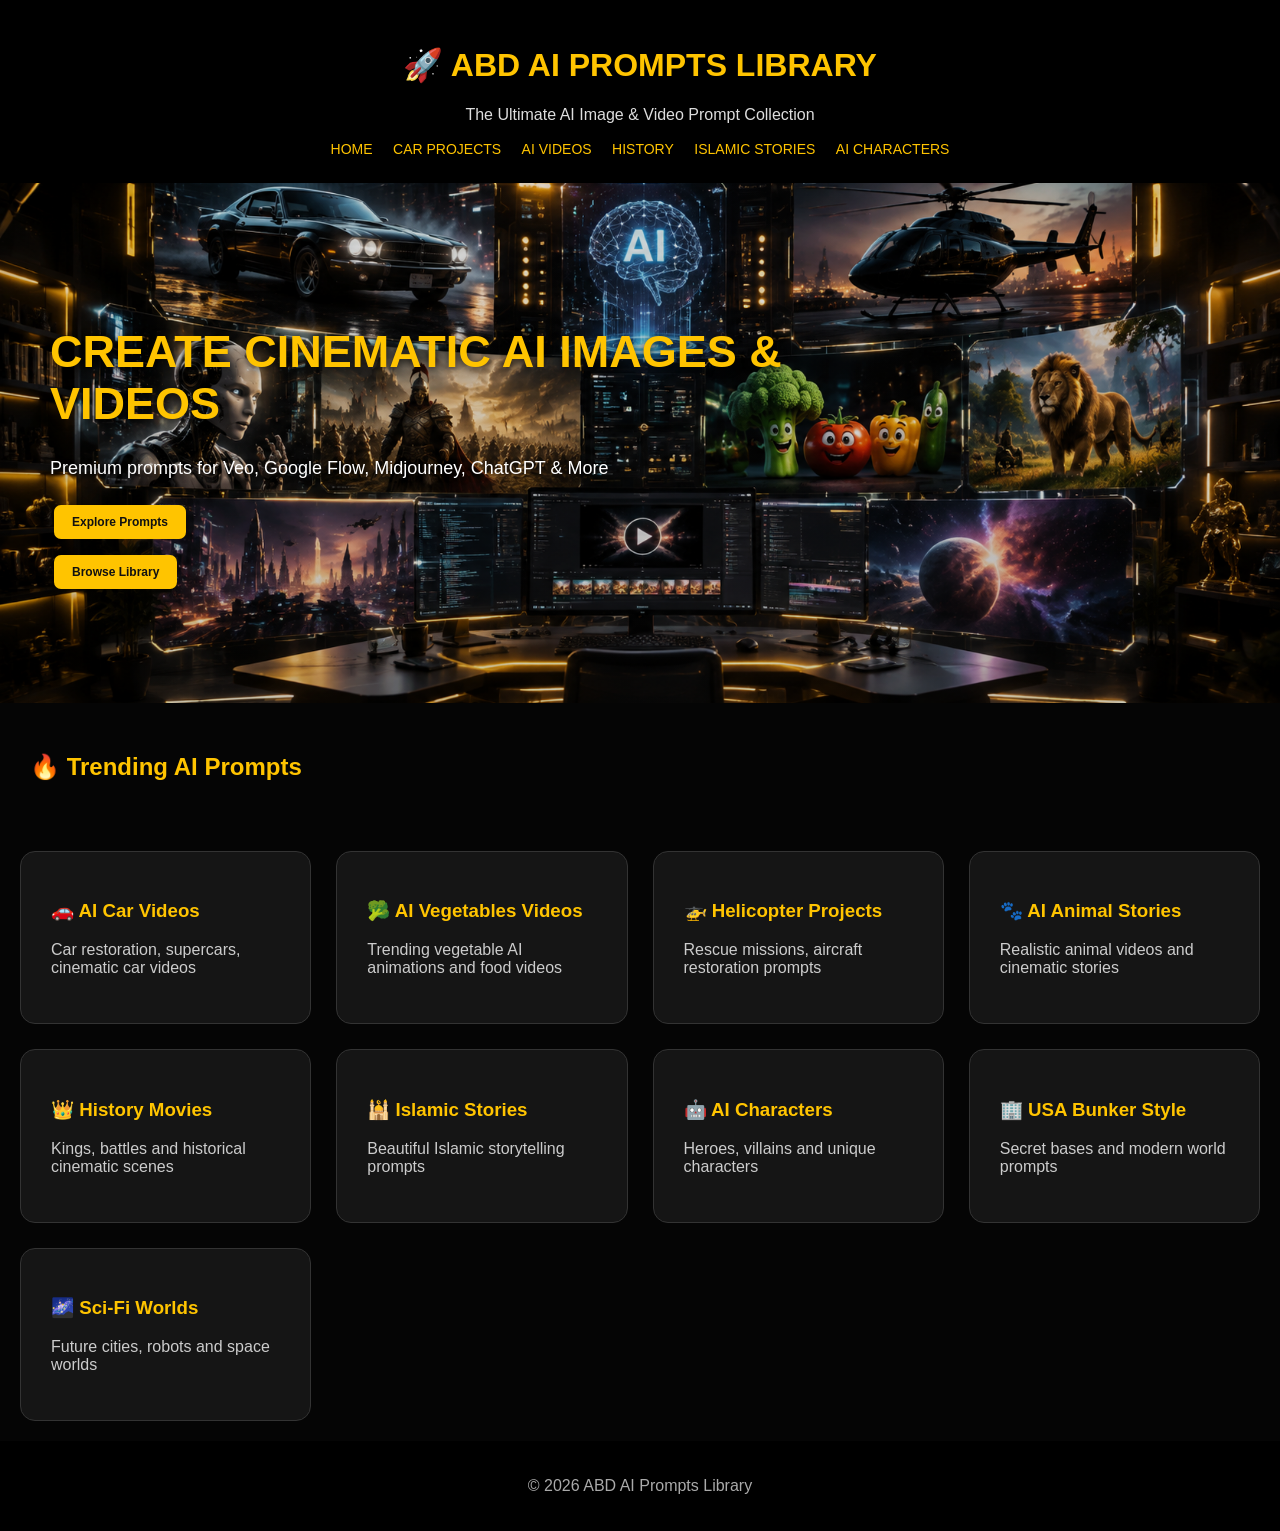
==== index.html @ 067235aa "Update index.html" ====
<!DOCTYPE html>
<html>
<head>

<title>ABD AI Prompts Library</title>

<link rel="stylesheet" href="style.css">

</head>

<body>

<header>

<h1>🚀 ABD AI PROMPTS LIBRARY</h1>

<p>The Ultimate AI Image & Video Prompt Collection</p>

<nav>
<a href="index.html">HOME</a>
<a href="car-projects.html">CAR PROJECTS</a>
<a href="#">AI VIDEOS</a>
<a href="#">HISTORY</a>
<a href="#">ISLAMIC STORIES</a>
<a href="#">AI CHARACTERS</a>
</nav>

</header>


<section class="hero">

<h2>CREATE CINEMATIC AI IMAGES & VIDEOS</h2>

<p>
Premium prompts for Veo, Google Flow, Midjourney, ChatGPT & More
</p>

<button>Explore Prompts</button>

<button>Browse Library</button>

</section>



<h2 class="title">🔥 Trending AI Prompts</h2>


<div class="cards">


<div class="card">
<h3>🚗 AI Car Videos</h3>
<p>Car restoration, supercars, cinematic car videos</p>
</div>


<div class="card">
<h3>🥦 AI Vegetables Videos</h3>
<p>Trending vegetable AI animations and food videos</p>
</div>


<div class="card">
<h3>🚁 Helicopter Projects</h3>
<p>Rescue missions, aircraft restoration prompts</p>
</div>


<div class="card">
<h3>🐾 AI Animal Stories</h3>
<p>Realistic animal videos and cinematic stories</p>
</div>


<div class="card">
<h3>👑 History Movies</h3>
<p>Kings, battles and historical cinematic scenes</p>
</div>


<div class="card">
<h3>🕌 Islamic Stories</h3>
<p>Beautiful Islamic storytelling prompts</p>
</div>


<div class="card">
<h3>🤖 AI Characters</h3>
<p>Heroes, villains and unique characters</p>
</div>


<div class="card">
<h3>🏢 USA Bunker Style</h3>
<p>Secret bases and modern world prompts</p>
</div>


<div class="card">
<h3>🌌 Sci-Fi Worlds</h3>
<p>Future cities, robots and space worlds</p>
</div>


</div>


<footer>

<p>© 2026 ABD AI Prompts Library</p>

</footer>


</body>
  </html>
---- style.css ----
*{
box-sizing:border-box;
font-family:Arial,sans-serif;
}

body{
margin:0;
background:#050505;
color:white;
}

/* HEADER */
header{
text-align:center;
padding:25px;
background:#000;
}

header h1{
color:#ffc400;
font-size:32px;
}

header p{
color:#ddd;
}

nav a{
color:#ffc400;
text-decoration:none;
margin:8px;
font-size:14px;
}


/* HERO */
.hero{
min-height:520px;
display:flex;
flex-direction:column;
justify-content:center;
align-items:flex-start;
padding:50px;

background:
linear-gradient(rgba(0,0,0,.10),rgba(0,0,0,.20)),
url("ai-library-background.png");

background-size:cover;
background-position:center;
}


/* HERO TITLE */
.hero h2{
font-size:45px;
color:#ffc400;
max-width:750px;
text-shadow:0 2px 8px rgba(0,0,0,.8);
margin-bottom:10px;
}

.hero p{
font-size:18px;
color:#fff;
text-shadow:0 2px 6px rgba(0,0,0,.8);
}


/* BUTTONS */
button{
display:inline-block;
background:#ffc400;
color:#111;
border:none;
padding:10px 18px;
margin:8px 4px;
font-weight:bold;
font-size:12px;
border-radius:7px;
cursor:pointer;
transition:.3s;
width:auto;
}

button:hover{
background:#fff;
transform:translateY(-2px);
}


/* SECTION TITLES */
.title{
padding:30px;
color:#ffc400;
}


/* CARDS */
.cards{
display:grid;
grid-template-columns:repeat(auto-fit,minmax(250px,1fr));
gap:25px;
padding:20px;
}

.card{
background:#151515;
border:1px solid #333;
padding:30px;
border-radius:15px;
transition:.3s;
}

.card:hover{
transform:translateY(-8px);
border-color:#ffc400;
box-shadow:0 8px 25px rgba(255,196,0,.15);
}

.card h3{
color:#ffc400;
}

.card p{
color:#ccc;
}


/* FOOTER */
footer{
text-align:center;
padding:20px;
background:#000;
color:#aaa;
}


/* MOBILE */
@media(max-width:600px){

header h1{
font-size:25px;
}

nav a{
font-size:12px;
margin:5px;
}

.hero{
min-height:450px;
padding:30px 20px;
}

.hero h2{
font-size:34px;
}

.hero p{
font-size:16px;
}

button{
padding:9px 14px;
font-size:11px;
margin:6px 3px;
width:auto;
}

.cards{
grid-template-columns:1fr;
padding:15px;
}

.card{
padding:25px;
}

  }
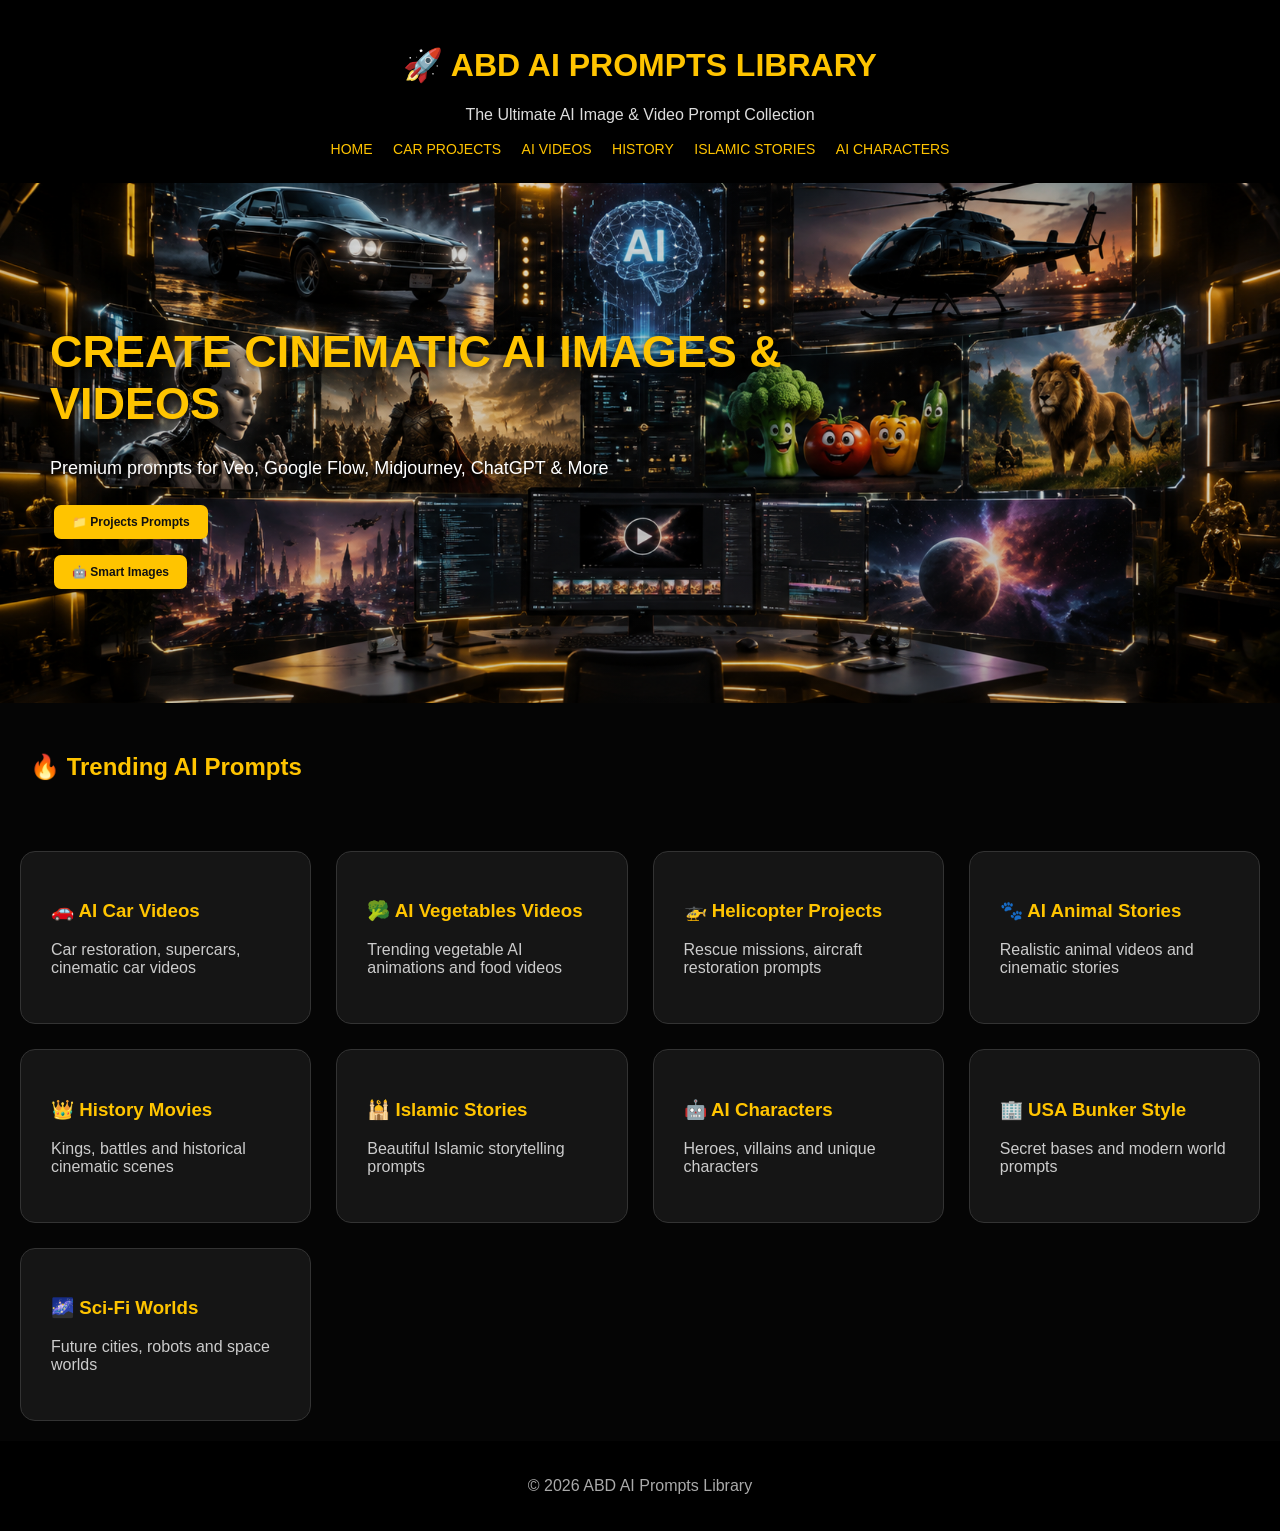
==== commit 887d0b32: "Update index.html" ====
--- a/index.html
+++ b/index.html
@@ -3,7 +3,7 @@
 <head>
 
 <title>ABD AI Prompts Library</title>
-
+<meta name="viewport" content="width=device-width, initial-scale=1.0">
 <link rel="stylesheet" href="style.css">
 
 </head>
@@ -36,9 +36,9 @@
 Premium prompts for Veo, Google Flow, Midjourney, ChatGPT & More
 </p>
 
-<button>Explore Prompts</button>
+<button onclick="window.location.href='car-projects.html'">📁 Projects Prompts</button>
 
-<button>Browse Library</button>
+<button onclick="window.location.href='smart-images.html'">🤖 Smart Images</button>
 
 </section>
 
@@ -50,7 +50,7 @@
 <div class="cards">
 
 
-<div class="card">
+<div class="card" onclick="window.location.href='car-projects.html'">
 <h3>🚗 AI Car Videos</h3>
 <p>Car restoration, supercars, cinematic car videos</p>
 </div>
@@ -115,4 +115,4 @@
 
 
 </body>
-  </html>
+</html>
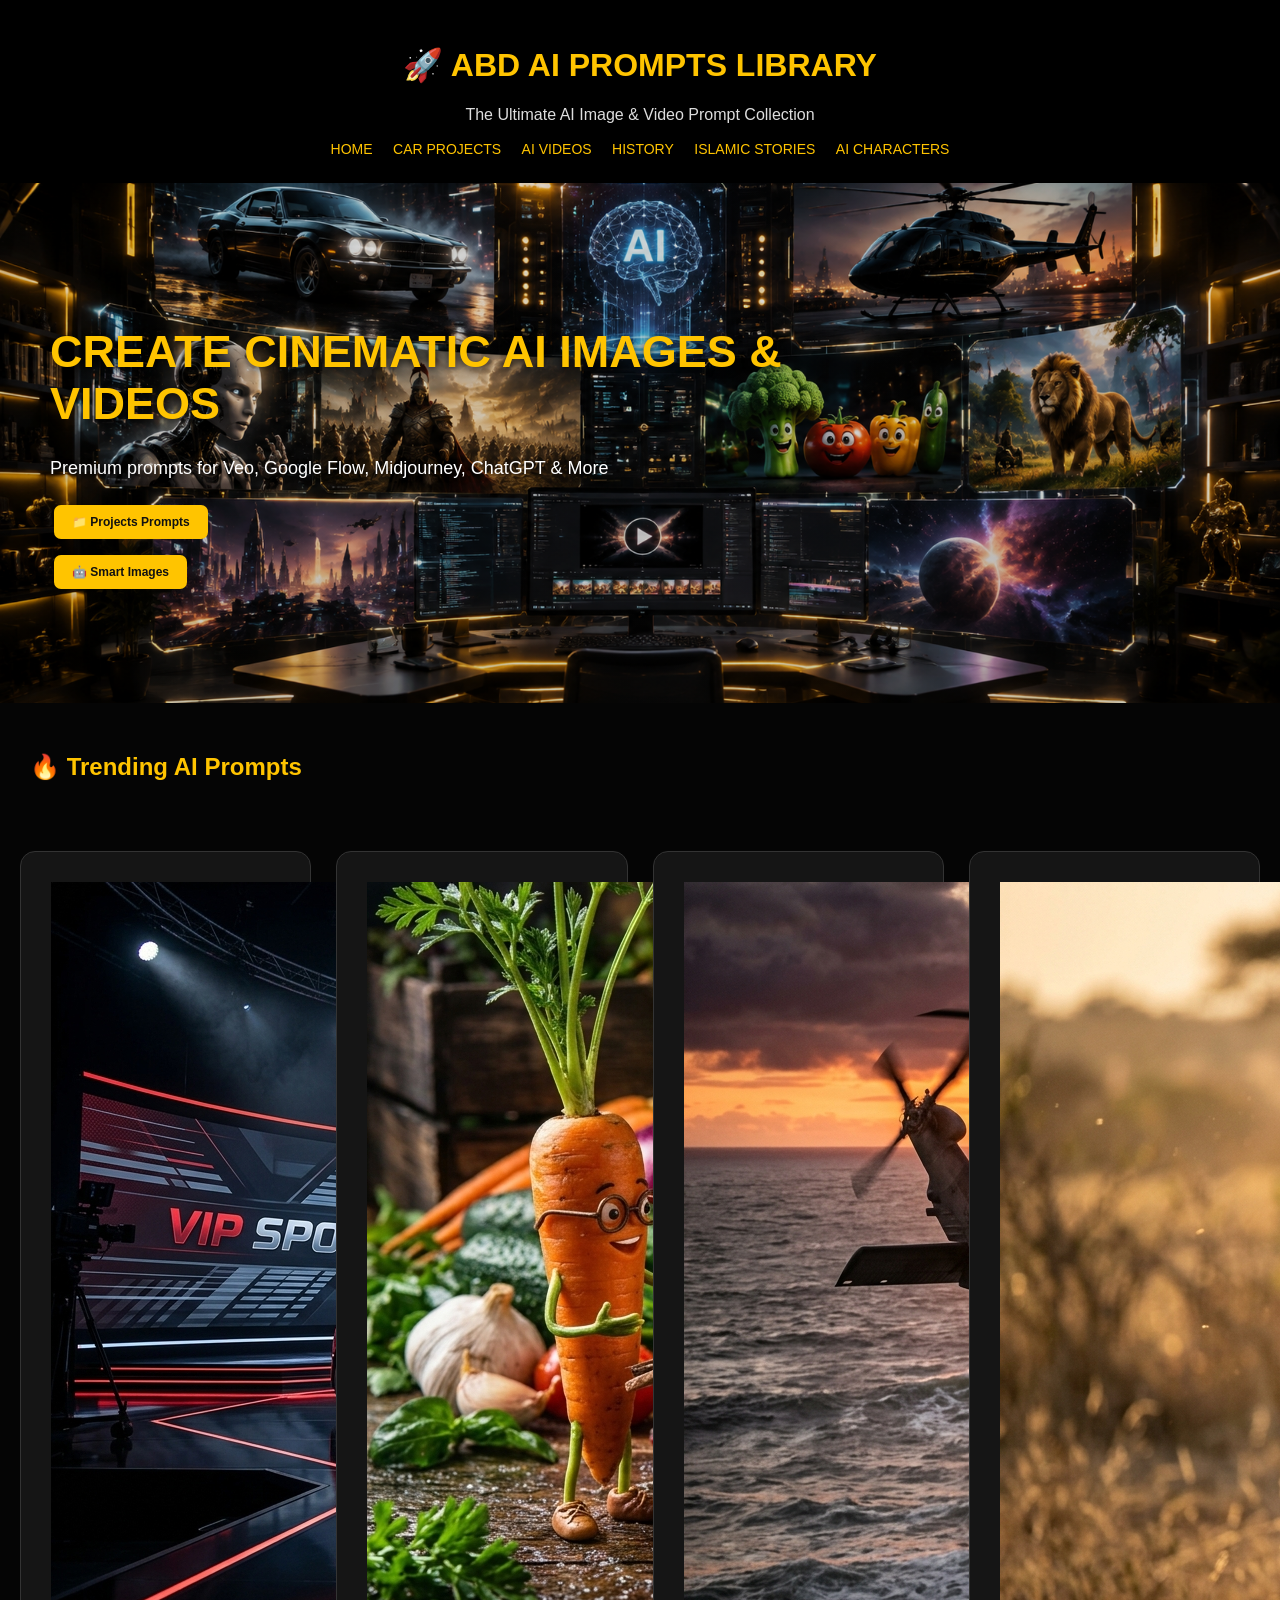
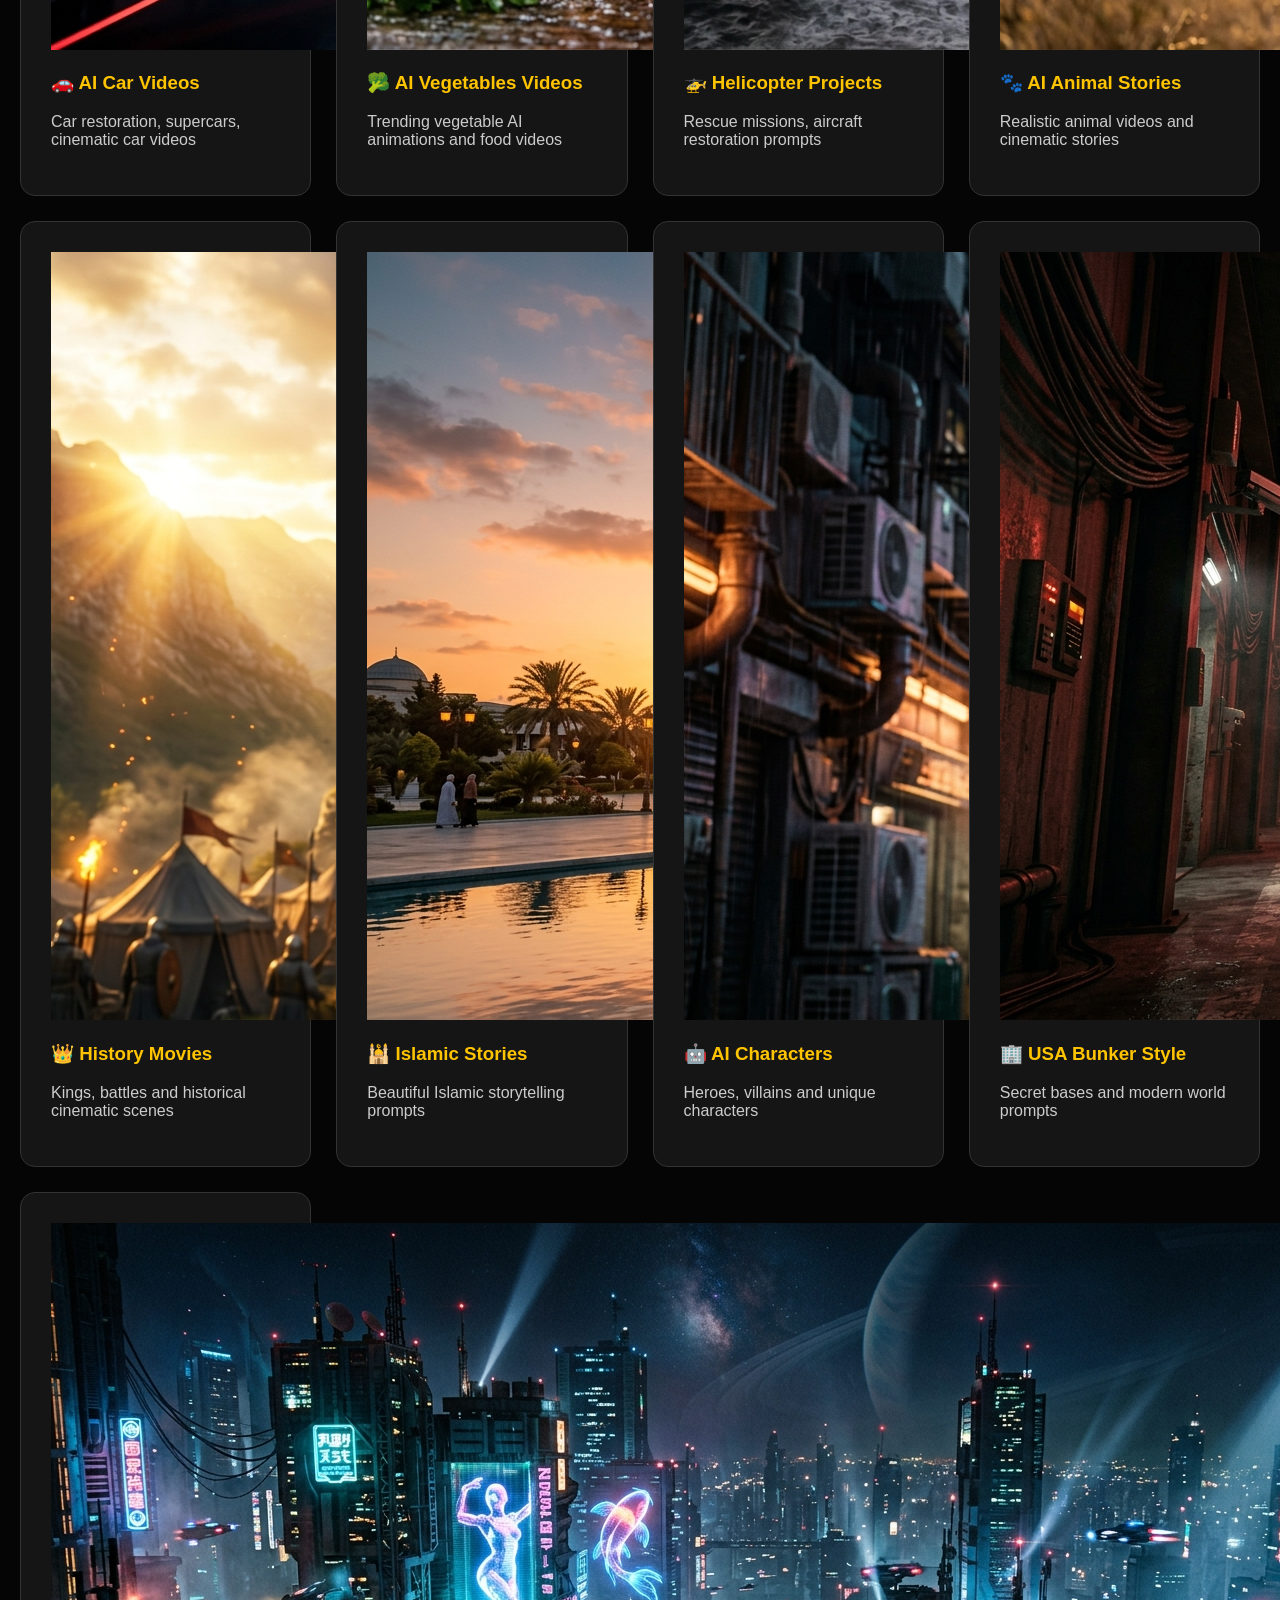
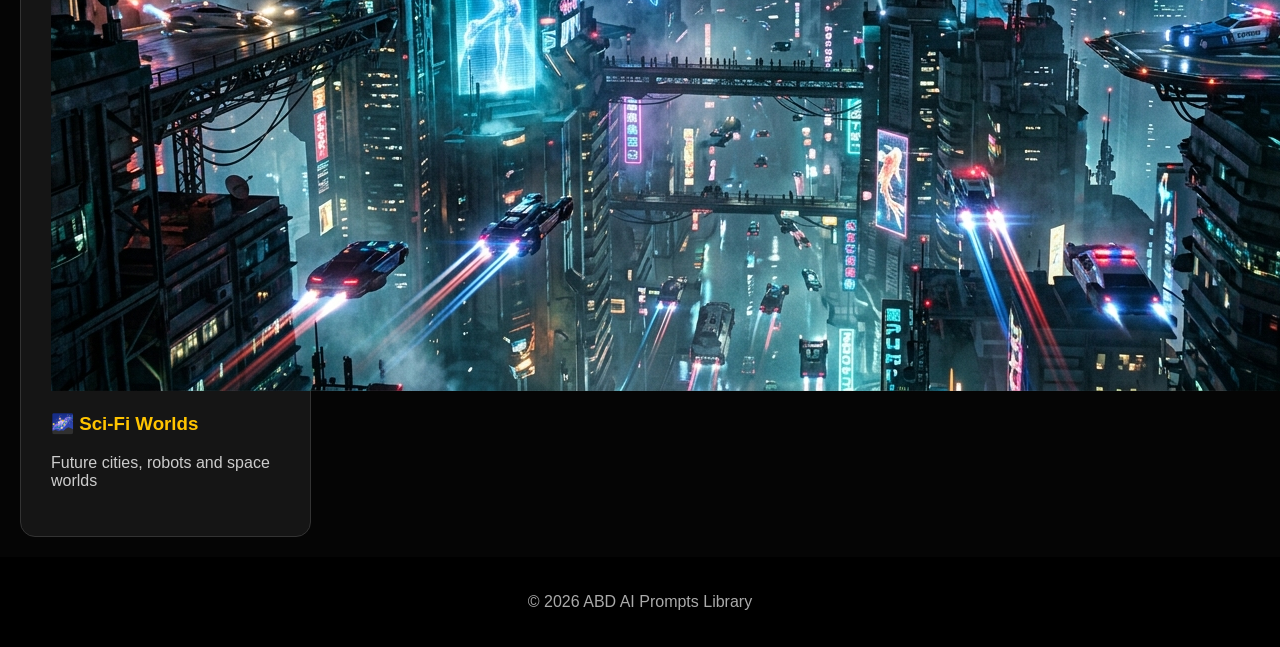
==== commit fdea95d7: "Update index.html" ====
--- a/index.html
+++ b/index.html
@@ -51,54 +51,63 @@
 
 
 <div class="card" onclick="window.location.href='car-projects.html'">
+<img src="car.jpg" alt="AI Car Videos">
 <h3>🚗 AI Car Videos</h3>
 <p>Car restoration, supercars, cinematic car videos</p>
 </div>
 
 
 <div class="card">
+<img src="vegetables.jpg" alt="AI Vegetables Videos">
 <h3>🥦 AI Vegetables Videos</h3>
 <p>Trending vegetable AI animations and food videos</p>
 </div>
 
 
 <div class="card">
+<img src="helicopter.jpg" alt="Helicopter Projects">
 <h3>🚁 Helicopter Projects</h3>
 <p>Rescue missions, aircraft restoration prompts</p>
 </div>
 
 
 <div class="card">
+<img src="animal.jpg" alt="AI Animal Stories">
 <h3>🐾 AI Animal Stories</h3>
 <p>Realistic animal videos and cinematic stories</p>
 </div>
 
 
 <div class="card">
+<img src="history.jpg" alt="History Movies">
 <h3>👑 History Movies</h3>
 <p>Kings, battles and historical cinematic scenes</p>
 </div>
 
 
 <div class="card">
+<img src="islamic.jpg" alt="Islamic Stories">
 <h3>🕌 Islamic Stories</h3>
 <p>Beautiful Islamic storytelling prompts</p>
 </div>
 
 
 <div class="card">
+<img src="characters.jpg" alt="AI Characters">
 <h3>🤖 AI Characters</h3>
 <p>Heroes, villains and unique characters</p>
 </div>
 
 
 <div class="card">
+<img src="bunker.jpg" alt="USA Bunker Style">
 <h3>🏢 USA Bunker Style</h3>
 <p>Secret bases and modern world prompts</p>
 </div>
 
 
 <div class="card">
+<img src="scifi.jpg" alt="Sci-Fi Worlds">
 <h3>🌌 Sci-Fi Worlds</h3>
 <p>Future cities, robots and space worlds</p>
 </div>
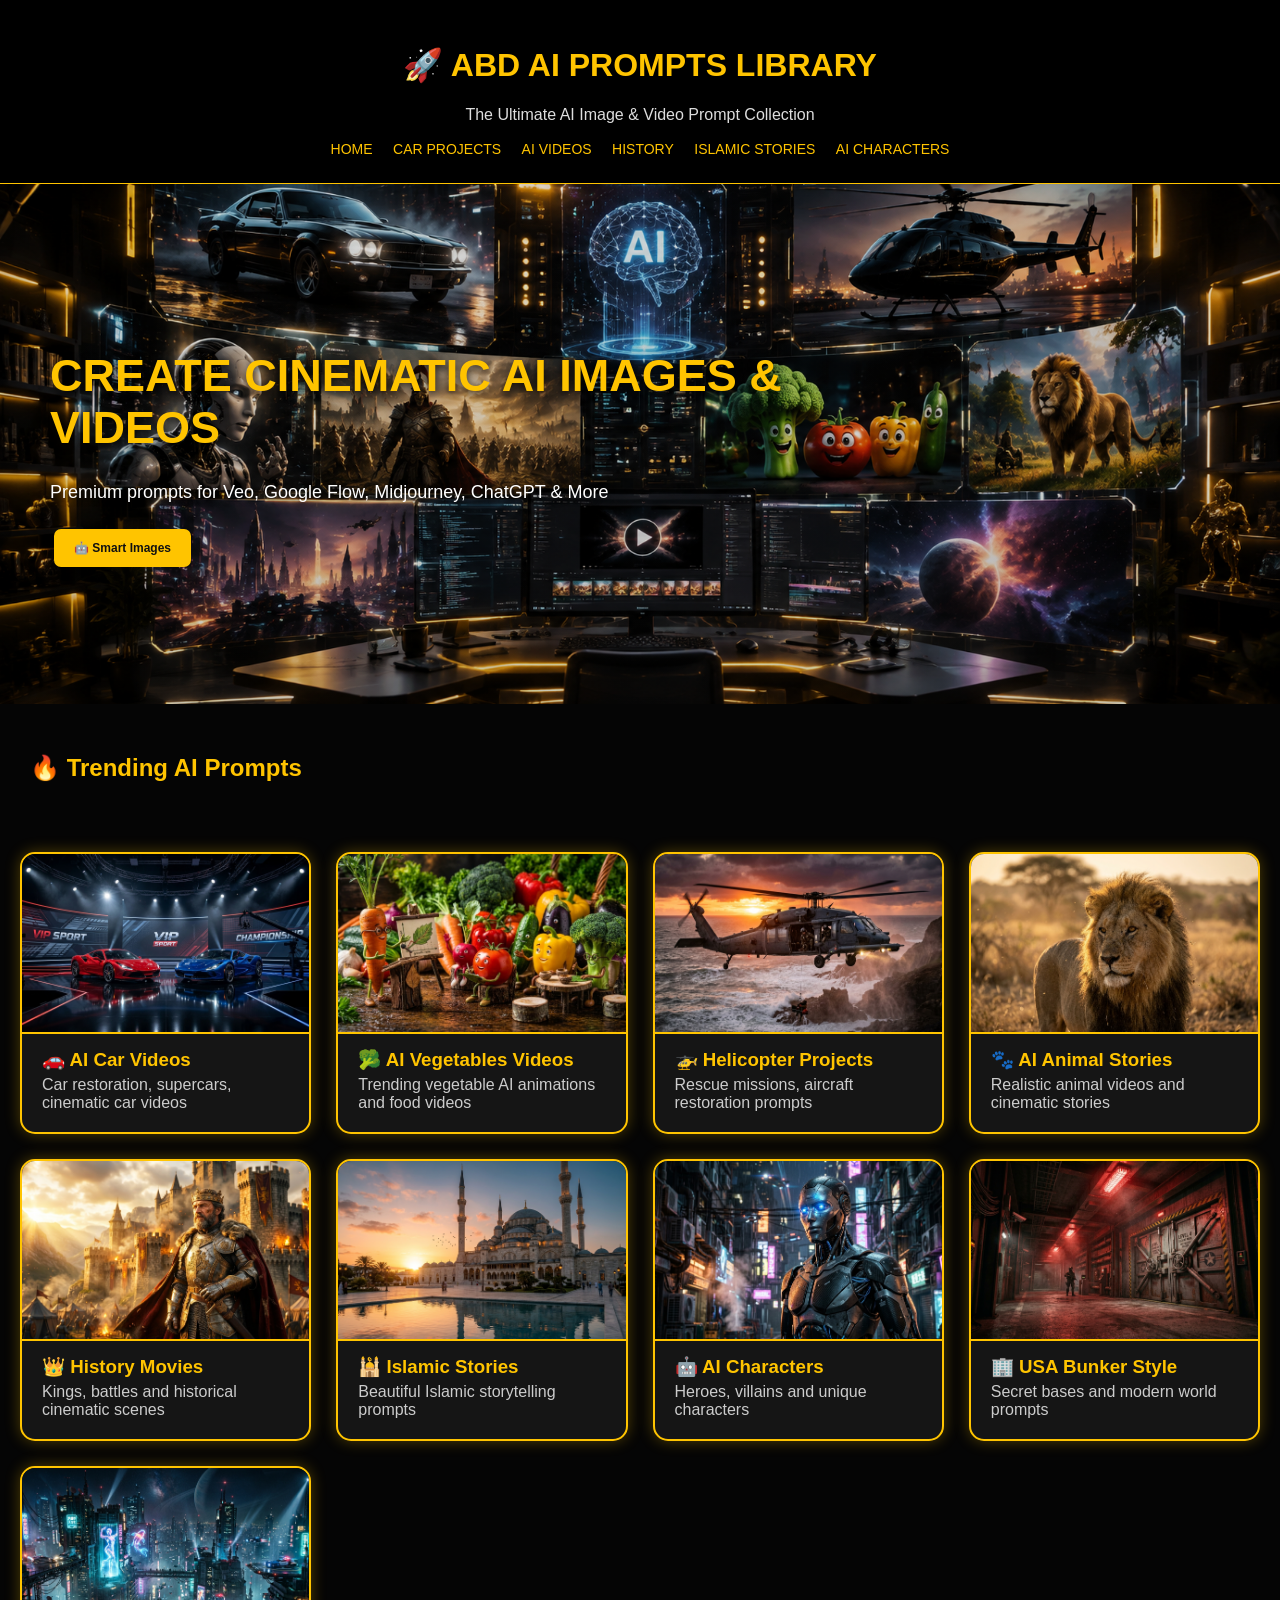
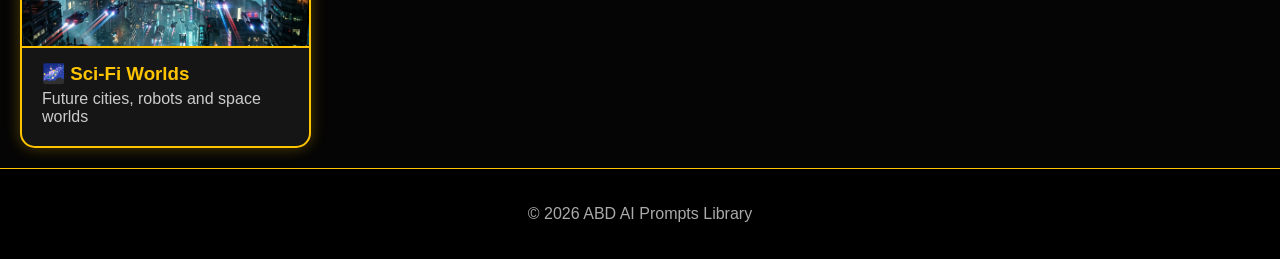
==== commit e9b6427f: "Update index.html" ====
--- a/index.html
+++ b/index.html
@@ -35,8 +35,6 @@
 <p>
 Premium prompts for Veo, Google Flow, Midjourney, ChatGPT & More
 </p>
-
-<button onclick="window.location.href='car-projects.html'">📁 Projects Prompts</button>
 
 <button onclick="window.location.href='smart-images.html'">🤖 Smart Images</button>
 
@@ -124,4 +122,4 @@
 
 
 </body>
-</html>
+  </html>
--- a/style.css
+++ b/style.css
@@ -1,3 +1,4 @@
+
 *{
 box-sizing:border-box;
 font-family:Arial,sans-serif;
@@ -14,6 +15,7 @@
 text-align:center;
 padding:25px;
 background:#000;
+border-bottom:1px solid #ffc400;
 }
 
 header h1{
@@ -72,7 +74,7 @@
 display:inline-block;
 background:#ffc400;
 color:#111;
-border:none;
+border:2px solid #ffc400;
 padding:10px 18px;
 margin:8px 4px;
 font-weight:bold;
@@ -85,6 +87,7 @@
 
 button:hover{
 background:#fff;
+border-color:#fff;
 transform:translateY(-2px);
 }
 
@@ -99,31 +102,46 @@
 /* CARDS */
 .cards{
 display:grid;
-grid-template-columns:repeat(auto-fit,minmax(250px,1fr));
+grid-template-columns:repeat(auto-fit,minmax(280px,1fr));
 gap:25px;
 padding:20px;
 }
 
 .card{
 background:#151515;
-border:1px solid #333;
-padding:30px;
+border:2px solid #ffc400;
+padding:0;
 border-radius:15px;
 transition:.3s;
+cursor:pointer;
+overflow:hidden;
+box-shadow:0 0 15px rgba(255,196,0,.3);
 }
 
 .card:hover{
 transform:translateY(-8px);
-border-color:#ffc400;
-box-shadow:0 8px 25px rgba(255,196,0,.15);
+border-color:#fff;
+box-shadow:0 0 25px rgba(255,196,0,.7), 0 8px 30px rgba(255,196,0,.3);
+}
+
+.card img{
+width:100%;
+height:180px;
+object-fit:cover;
+display:block;
+border-bottom:2px solid #ffc400;
 }
 
 .card h3{
 color:#ffc400;
+padding:15px 20px 5px 20px;
+margin:0;
 }
 
 .card p{
 color:#ccc;
+padding:0 20px 20px 20px;
+margin:0;
 }
 
 
@@ -133,6 +151,7 @@
 padding:20px;
 background:#000;
 color:#aaa;
+border-top:1px solid #ffc400;
 }
 
 
@@ -173,8 +192,8 @@
 padding:15px;
 }
 
-.card{
-padding:25px;
+.card img{
+height:200px;
 }
 
-  }
+}
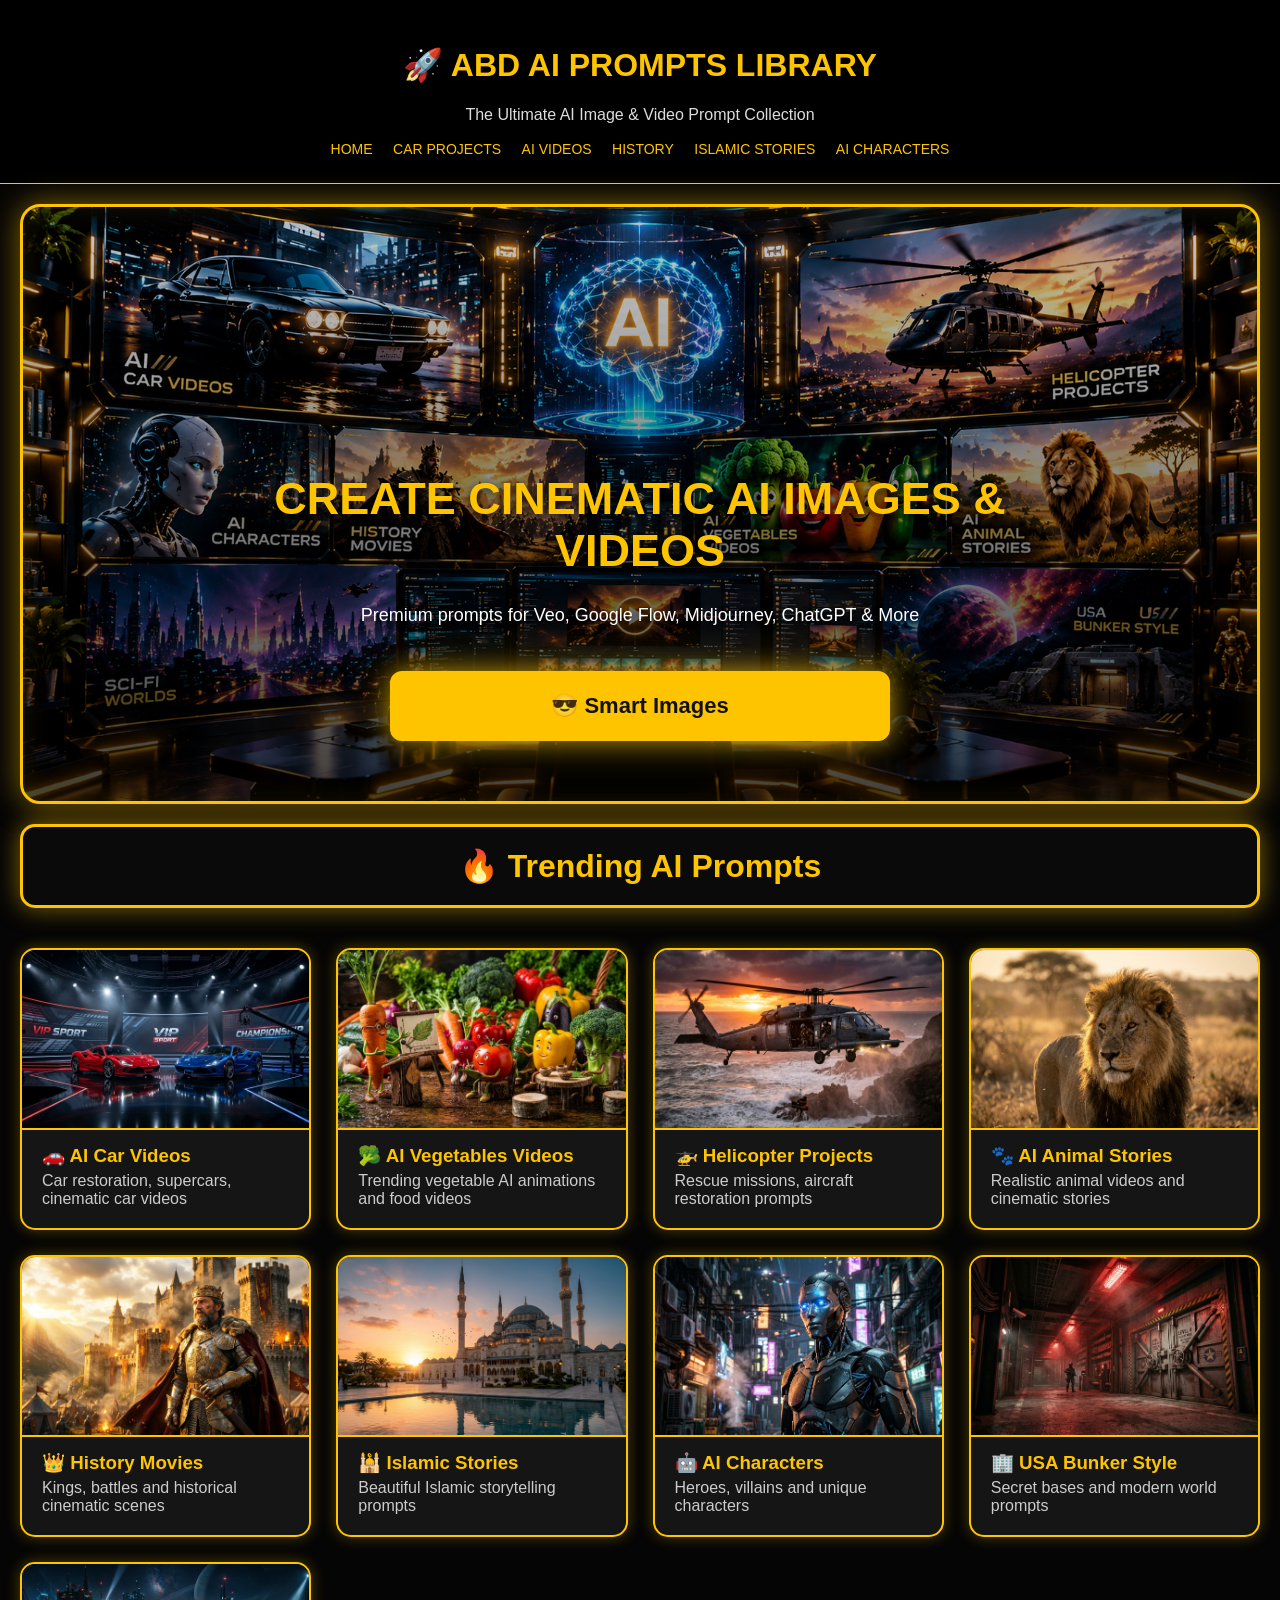
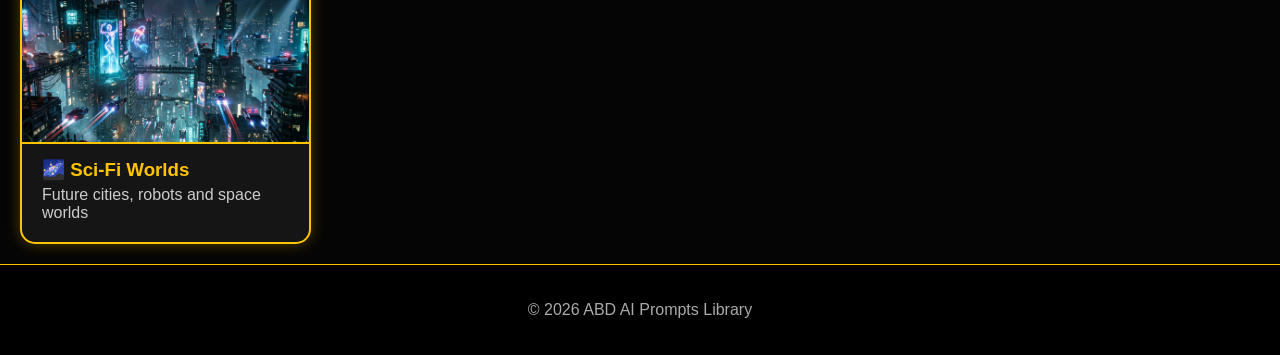
==== commit 2942adfb: "Update index.html" ====
--- a/index.html
+++ b/index.html
@@ -36,8 +36,8 @@
 Premium prompts for Veo, Google Flow, Midjourney, ChatGPT & More
 </p>
 
-<button onclick="window.location.href='smart-images.html'">🤖 Smart Images</button>
 
+<button onclick="window.location.href='smart-images.html'">😎 Smart Images</button>
 </section>
 
 
--- a/style.css
+++ b/style.css
@@ -1,4 +1,3 @@
-
 *{
 box-sizing:border-box;
 font-family:Arial,sans-serif;
@@ -37,16 +36,21 @@
 
 /* HERO */
 .hero{
-min-height:520px;
+min-height:600px;
 display:flex;
 flex-direction:column;
-justify-content:center;
-align-items:flex-start;
-padding:50px;
+justify-content:flex-end;
+align-items:center;
+text-align:center;
+padding:50px 20px 60px 20px;
+margin:20px;
+border:3px solid #ffc400;
+border-radius:20px;
+box-shadow:0 0 30px rgba(255,196,0,.5), inset 0 0 30px rgba(255,196,0,.1);
 
 background:
-linear-gradient(rgba(0,0,0,.10),rgba(0,0,0,.20)),
-url("ai-library-background.png");
+linear-gradient(rgba(0,0,0,.20),rgba(0,0,0,.75)),
+url("hero-bg.jpg");
 
 background-size:cover;
 background-position:center;
@@ -66,6 +70,7 @@
 font-size:18px;
 color:#fff;
 text-shadow:0 2px 6px rgba(0,0,0,.8);
+margin-bottom:25px;
 }
 
 
@@ -75,27 +80,37 @@
 background:#ffc400;
 color:#111;
 border:2px solid #ffc400;
-padding:10px 18px;
-margin:8px 4px;
+padding:20px 60px;
+margin:20px 0 0 0;
 font-weight:bold;
-font-size:12px;
-border-radius:7px;
+font-size:22px;
+border-radius:12px;
 cursor:pointer;
 transition:.3s;
-width:auto;
+width:100%;
+max-width:500px;
+box-shadow:0 0 25px rgba(255,196,0,.6), 0 0 50px rgba(255,196,0,.3);
 }
 
 button:hover{
 background:#fff;
 border-color:#fff;
-transform:translateY(-2px);
+transform:translateY(-3px);
+box-shadow:0 0 30px rgba(255,196,0,.8), 0 0 60px rgba(255,196,0,.5);
 }
 
 
 /* SECTION TITLES */
 .title{
-padding:30px;
-color:#ffc400;
+margin:20px;
+padding:20px 30px;
+color:#ffc400;
+font-size:32px;
+text-align:center;
+border:3px solid #ffc400;
+border-radius:15px;
+box-shadow:0 0 25px rgba(255,196,0,.5);
+background:#0a0a0a;
 }
 
 
@@ -168,23 +183,34 @@
 }
 
 .hero{
-min-height:450px;
-padding:30px 20px;
+min-height:500px;
+padding:30px 15px 40px 15px;
+margin:10px;
+justify-content:flex-end;
 }
 
 .hero h2{
-font-size:34px;
+font-size:32px;
 }
 
 .hero p{
-font-size:16px;
+font-size:15px;
+margin-bottom:20px;
 }
 
 button{
-padding:9px 14px;
-font-size:11px;
-margin:6px 3px;
-width:auto;
+padding:18px 30px;
+font-size:18px;
+margin:15px 0 0 0;
+width:100%;
+max-width:100%;
+box-shadow:0 0 15px rgba(255,196,0,.5);
+}
+
+.title{
+font-size:24px;
+margin:15px 10px;
+padding:15px 20px;
 }
 
 .cards{
@@ -196,4 +222,4 @@
 height:200px;
 }
 
-}
+                         }
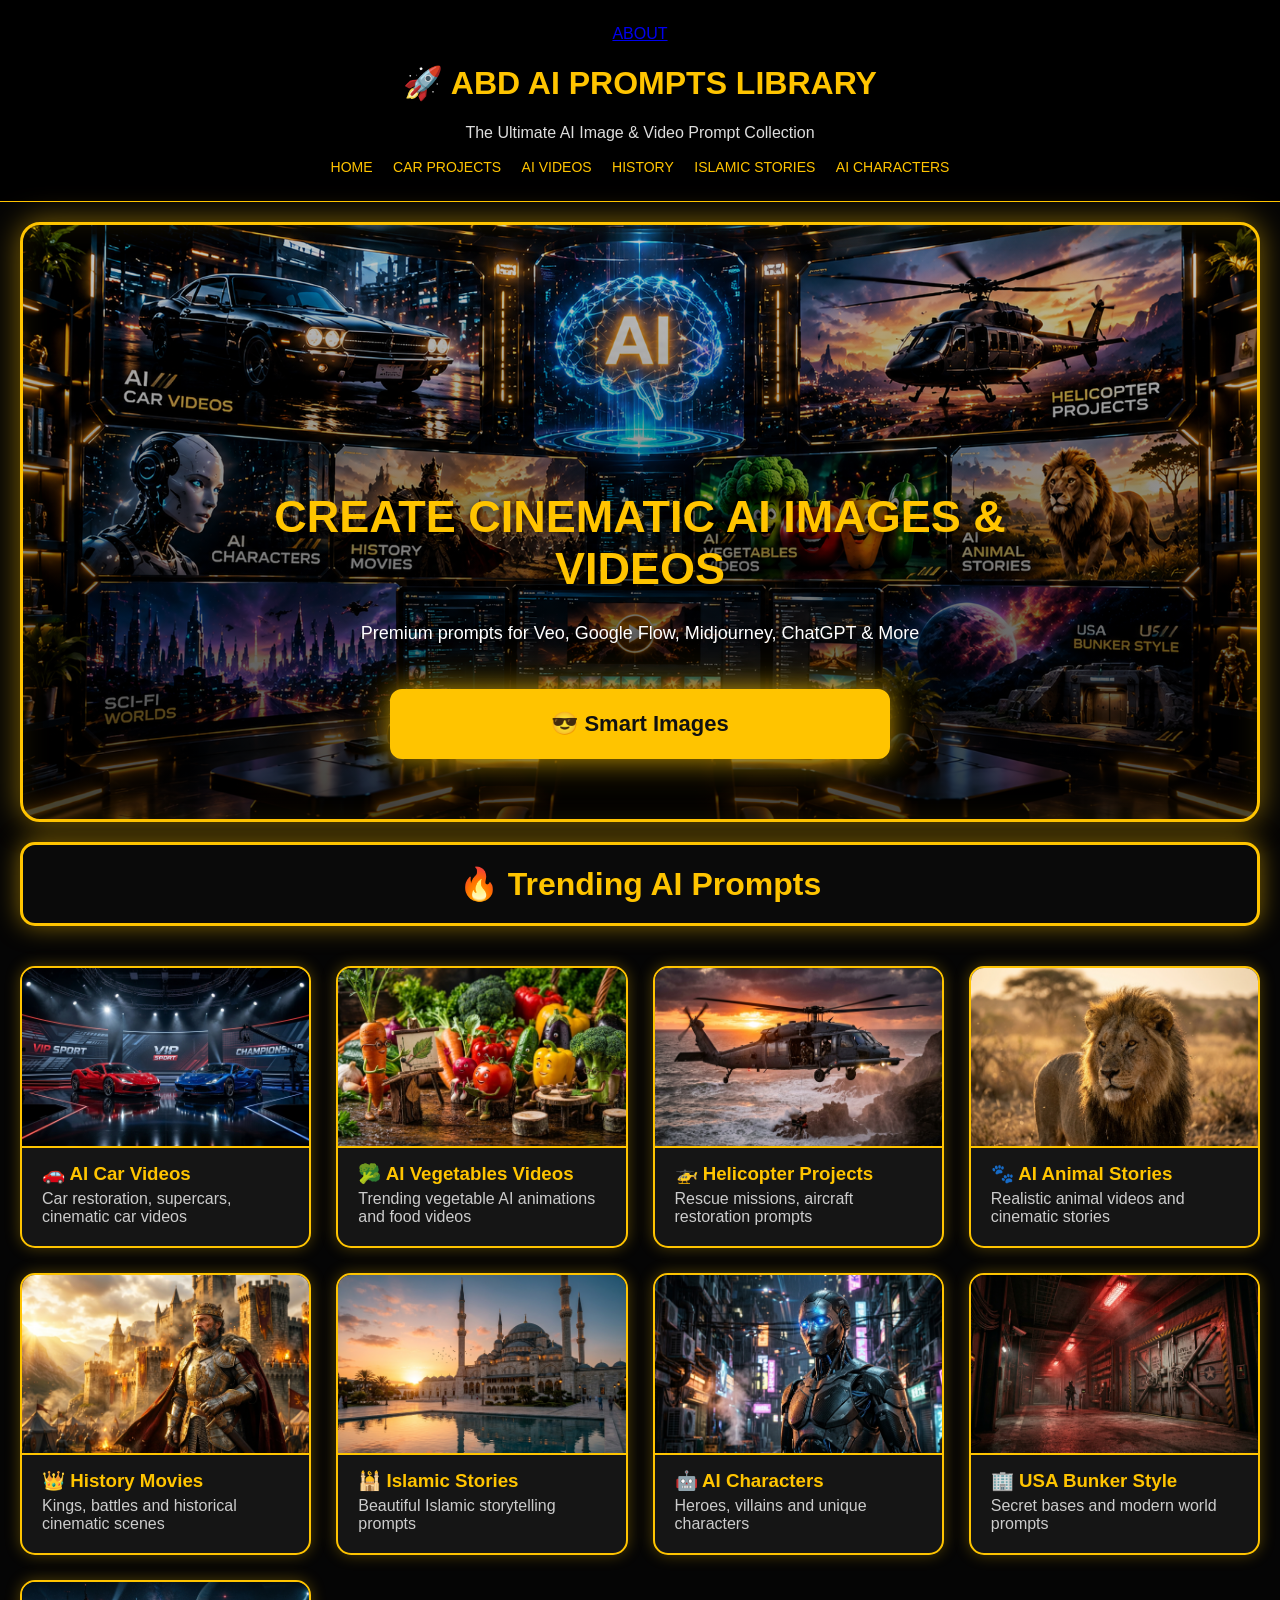
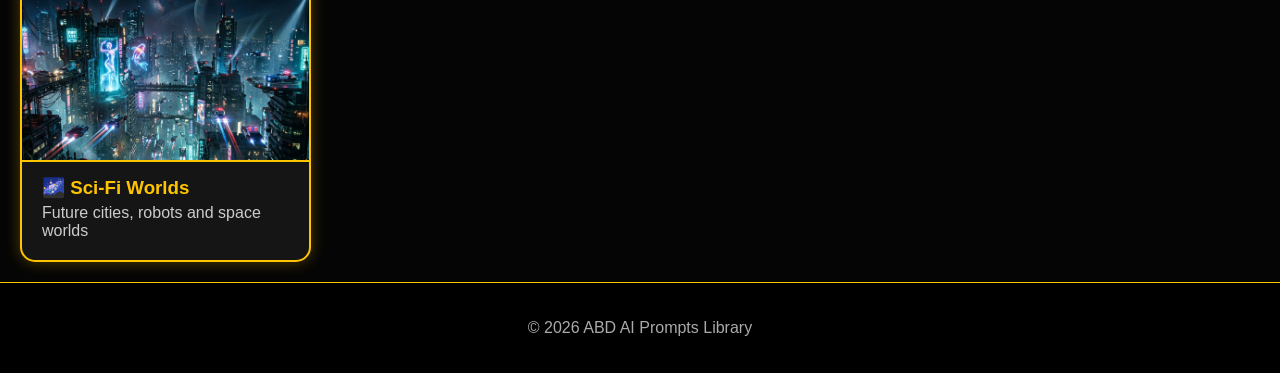
==== commit 0f4c3460: "Update index.html" ====
--- a/index.html
+++ b/index.html
@@ -11,6 +11,8 @@
 <body>
 
 <header>
+
+<a href="about.html" class="about-btn">ABOUT</a>
 
 <h1>🚀 ABD AI PROMPTS LIBRARY</h1>
 
@@ -36,8 +38,8 @@
 Premium prompts for Veo, Google Flow, Midjourney, ChatGPT & More
 </p>
 
+<button onclick="window.location.href='smart-images.html'">😎 Smart Images</button>
 
-<button onclick="window.location.href='smart-images.html'">😎 Smart Images</button>
 </section>
 
 
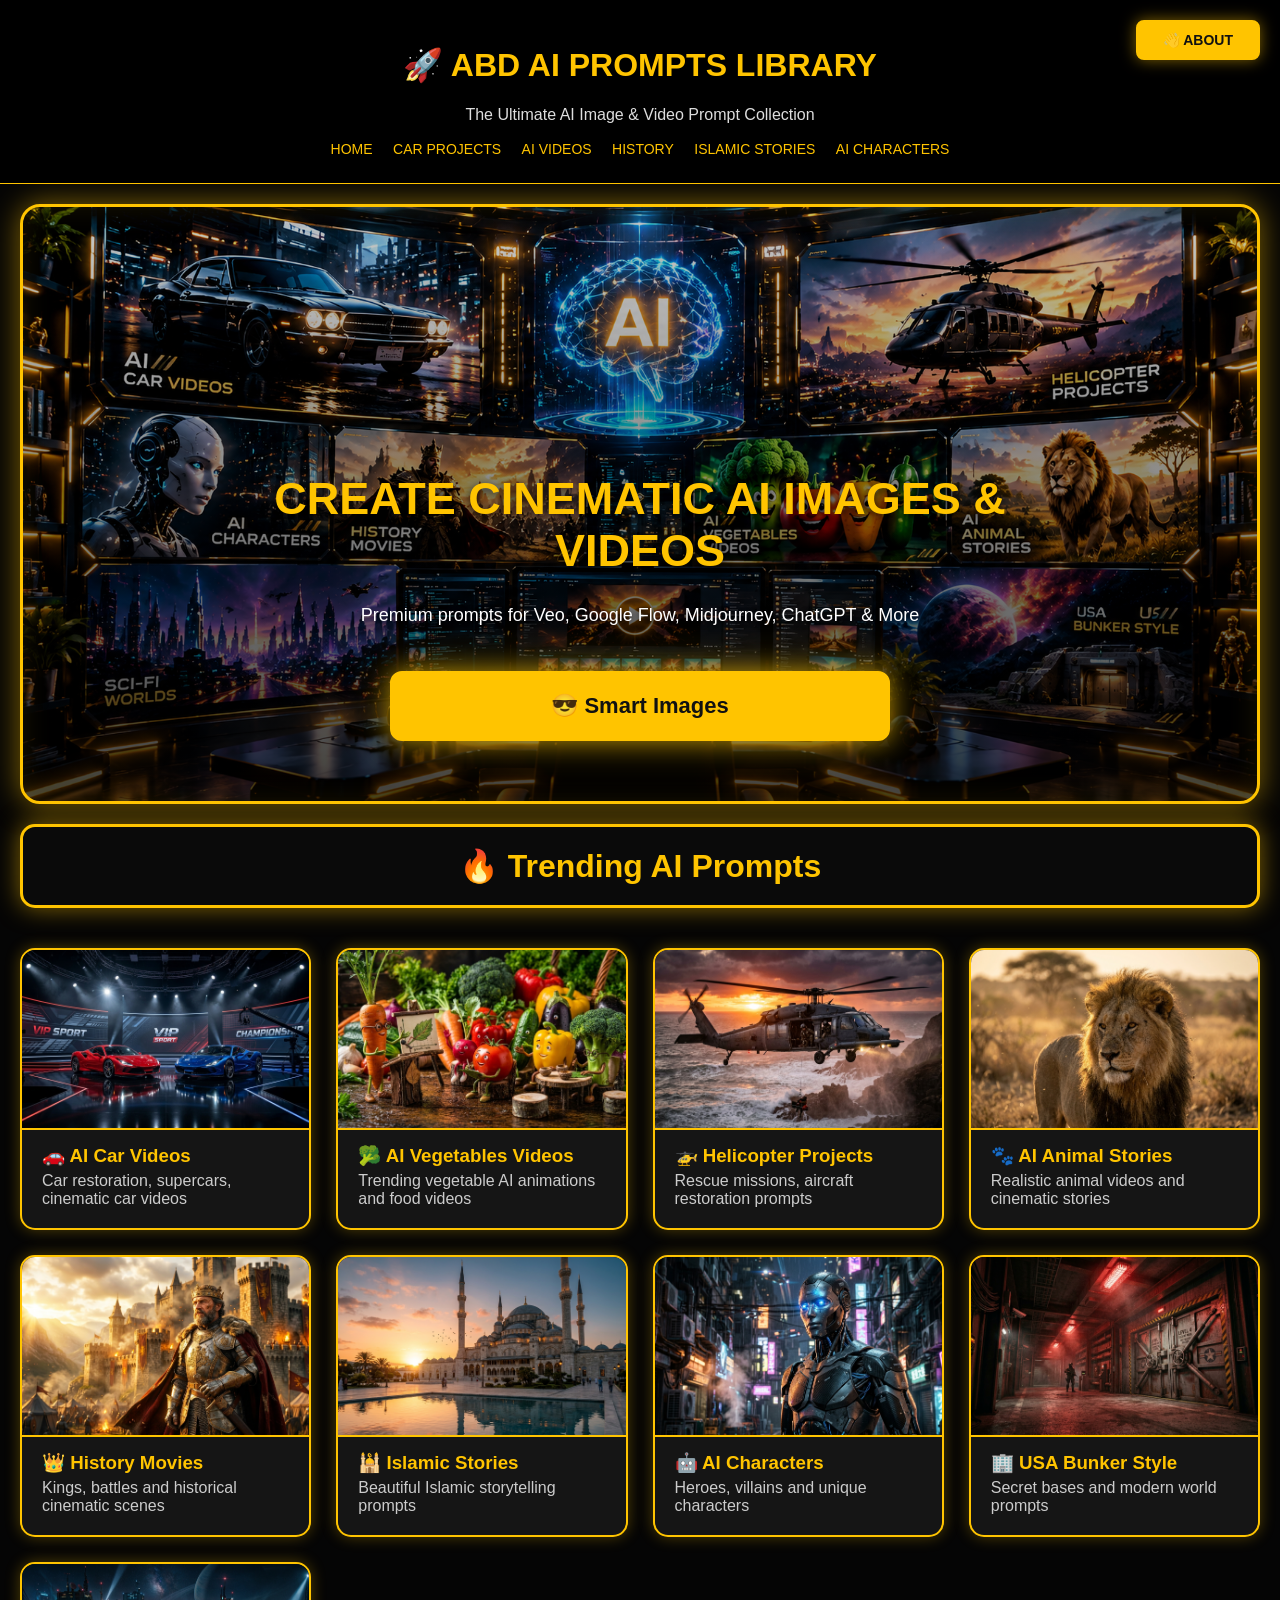
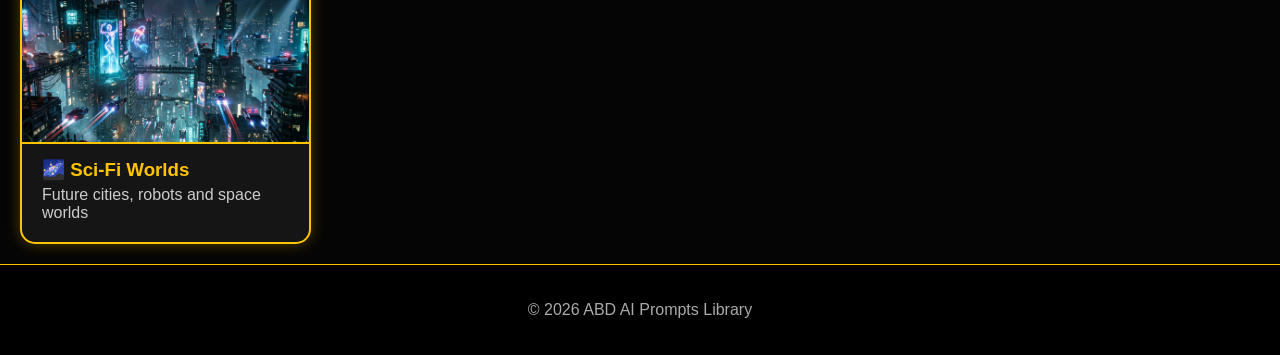
==== commit 2f4d7365: "Update index.html" ====
--- a/index.html
+++ b/index.html
@@ -11,8 +11,8 @@
 <body>
 
 <header>
+<a href="about.html" class="about-btn">👋 ABOUT</a>
 
-<a href="about.html" class="about-btn">ABOUT</a>
 
 <h1>🚀 ABD AI PROMPTS LIBRARY</h1>
 
--- a/style.css
+++ b/style.css
@@ -15,6 +15,7 @@
 padding:25px;
 background:#000;
 border-bottom:1px solid #ffc400;
+position:relative;
 }
 
 header h1{
@@ -31,6 +32,30 @@
 text-decoration:none;
 margin:8px;
 font-size:14px;
+}
+
+
+/* ABOUT BUTTON - TOP RIGHT */
+.about-btn{
+position:absolute;
+top:20px;
+right:20px;
+background:#ffc400;
+color:#111;
+padding:10px 25px;
+border-radius:8px;
+text-decoration:none;
+font-weight:bold;
+font-size:14px;
+border:2px solid #ffc400;
+box-shadow:0 0 15px rgba(255,196,0,.5);
+transition:.3s;
+}
+
+.about-btn:hover{
+background:#fff;
+border-color:#fff;
+box-shadow:0 0 25px rgba(255,196,0,.8);
 }
 
 
@@ -160,6 +185,25 @@
 }
 
 
+/* ABOUT PAGE */
+.about-content{
+max-width:900px;
+margin:0 auto;
+padding:20px;
+}
+
+.about-content p{
+color:#ddd;
+font-size:17px;
+line-height:1.7;
+padding:0 10px;
+}
+
+.about-content b{
+color:#ffc400;
+}
+
+
 /* FOOTER */
 footer{
 text-align:center;
@@ -180,6 +224,13 @@
 nav a{
 font-size:12px;
 margin:5px;
+}
+
+.about-btn{
+top:15px;
+right:15px;
+padding:8px 18px;
+font-size:12px;
 }
 
 .hero{
@@ -222,4 +273,4 @@
 height:200px;
 }
 
-                         }
+}
